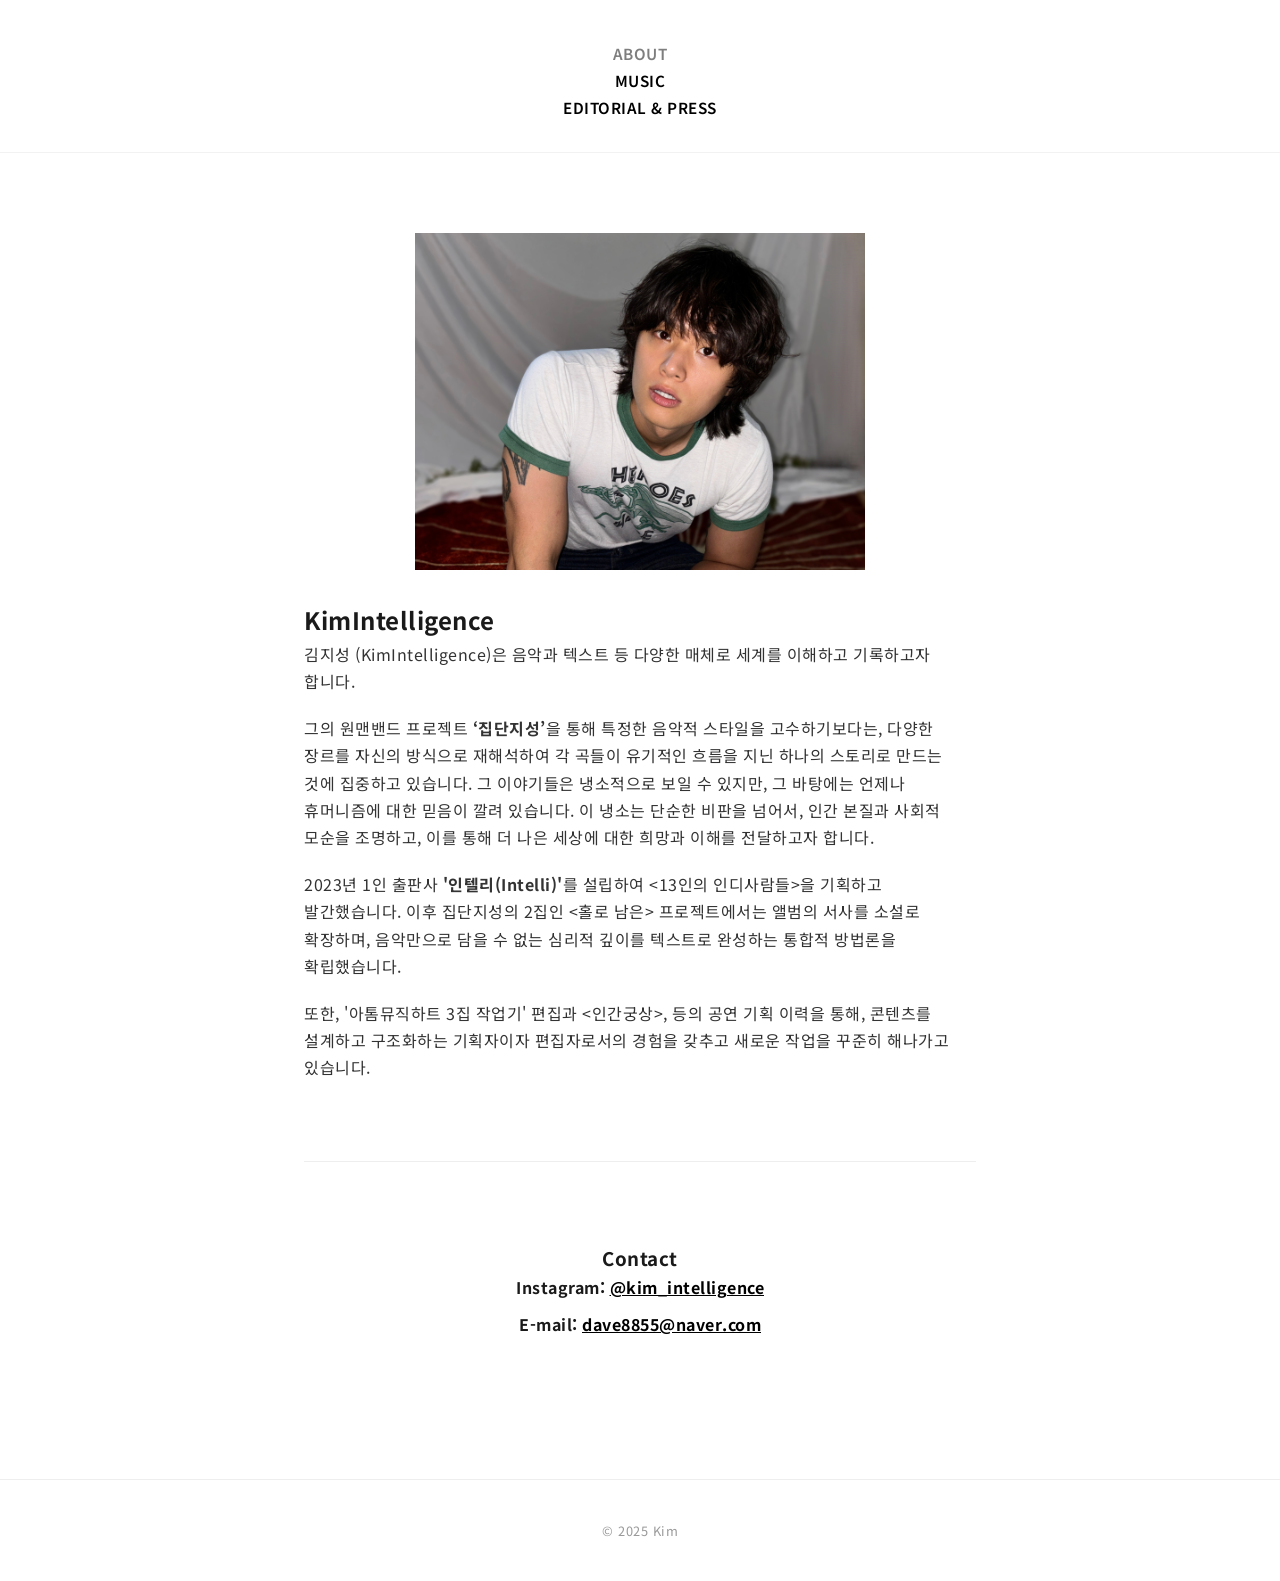
==== index.html @ 49d9f313 "Update index.html" ====
<!DOCTYPE html>
<html lang="ko">
<head>
    <meta charset="UTF-8">
    <meta name="viewport" content="width=device-width, initial-scale=1.0">
    <title>KimIntelligence</title>
    <link rel="stylesheet" href="styles.css">
    <link rel="preconnect" href="https://fonts.googleapis.com">
    <link rel="preconnect" href="https://fonts.gstatic.com" crossorigin>
    <link href="https://fonts.googleapis.com/css2?family=Noto+Sans+KR:wght@300;400;500;700&family=Noto+Serif+KR:wght@400;600&display=swap" rel="stylesheet">
</head>
<body>
    <header>
        <nav>
            <ul class="menu">
                <li><a href="index.html" class="active">ABOUT</a></li>
                <li><a href="music.html">MUSIC</a></li>
                <li><a href="editorial.html">EDITORIAL & PRESS</a></li>
            </ul>
        </nav>
    </header>

    <main class="container">
        <div class="profile-image-section">
            <img src="images/profile_main.jpg" alt="KimIntelligence Profile">
        </div>

        <section class="about-text">
            <h2 class="artist-name">KimIntelligence</h2>
            
            <p>
                김지성 (KimIntelligence)은 음악과 텍스트 등 다양한 매체로 세계를 이해하고 기록하고자 합니다.
            </p>
            <p>
                그의 원맨밴드 프로젝트 <strong>‘집단지성’</strong>을 통해 특정한 음악적 스타일을 고수하기보다는, 다양한 장르를 자신의 방식으로 재해석하여 각 곡들이 유기적인 흐름을 지닌 하나의 스토리로 만드는 것에 집중하고 있습니다. 그 이야기들은 냉소적으로 보일 수 있지만, 그 바탕에는 언제나 휴머니즘에 대한 믿음이 깔려 있습니다. 이 냉소는 단순한 비판을 넘어서, 인간 본질과 사회적 모순을 조명하고, 이를 통해 더 나은 세상에 대한 희망과 이해를 전달하고자 합니다.
            </p>
            <p>
                2023년 1인 출판사 <strong>'인텔리(Intelli)'</strong>를 설립하여 <13인의 인디사람들>을 기획하고 발간했습니다. 이후 집단지성의 2집인 <홀로 남은> 프로젝트에서는 앨범의 서사를 소설로 확장하며, 음악만으로 담을 수 없는 심리적 깊이를 텍스트로 완성하는 통합적 방법론을 확립했습니다.
            </p>
            <p>
                또한, '아톰뮤직하트 3집 작업기' 편집과 <인간궁상>, <Cool as Folk> 등의 공연 기획 이력을 통해, 콘텐츠를 설계하고 구조화하는 기획자이자 편집자로서의 경험을 갖추고 새로운 작업을 꾸준히 해나가고 있습니다.
            </p>
        </section>

        <div class="divider"></div>

        <section class="contact-info">
            <h3>Contact</h3>
            <div class="info-details">
                <p><strong>Instagram:</strong> <a href="https://www.instagram.com/kim_intelligence/" target="_blank">@kim_intelligence</a></p>
                <p><strong>E-mail:</strong> <a href="mailto:dave8855@naver.com">dave8855@naver.com</a></p>
            </div>
        </section>
    </main>

    <footer>
        © 2025 Kim
---- styles.css ----
/* 1. Global Reset & Font */
@import url('https://fonts.googleapis.com/css2?family=Noto+Sans+KR:wght@300;400;500;700&family=Noto+Serif+KR:wght@400;700&display=swap');

* { box-sizing: border-box; margin: 0; padding: 0; }

body {
    font-family: 'Noto Sans KR', sans-serif;
    color: #1a1a1a;
    background-color: #fff;
    line-height: 1.7;
    word-break: keep-all; 
    scroll-behavior: smooth; 
    letter-spacing: 0.5px; 
}

a { text-decoration: none; color: #000; transition: opacity 0.3s; }
a:hover { opacity: 0.6; }
ul { list-style: none; }
img { max-width: 100%; display: block; }

/* 2. Header */
header {
    padding: 40px 5% 30px; 
    background-color: #fff;
    border-bottom: 1px solid rgba(0,0,0,0.05); 
    text-align: center;
}

.logo-area { margin-bottom: 40px; }
.logo-area img { width: 150px; height: auto; object-fit: cover; margin: 0 auto 20px; }

/* 3. Navigation */
nav { margin-top: 0; display: flex; justify-content: center; padding: 0; }
nav a {
    font-family: 'Noto Sans KR', sans-serif; 
    font-size: 0.95rem;
    color: #000 !important;
    padding: 5px 20px; 
    margin: 0 10px; 
    font-weight: 600;
}
nav a:hover, nav a.active { opacity: 0.5; }

/* 4. Layout & Section Titles */
.container { max-width: 800px; margin: 0 auto; padding: 80px 5%; }

.section-title {
    font-family: 'Noto Sans KR', sans-serif; 
    font-size: 2.2rem; 
    margin-bottom: 60px;
    text-align: left; 
    letter-spacing: -0.5px;
    color: #111;
    font-weight: 700;
}
.section-subtitle { 
    text-align: left; margin-top: -40px; margin-bottom: 60px;
    color: #555; font-size: 1rem;
}

/* 5. About Page Specific (간격 수정) */
.profile-image-section { margin-bottom: 30px; text-align: center; }
.profile-image-section img { width: 100%; max-width: 450px; margin: 0 auto; display: block; }

.about-text { max-width: 700px; margin: 0 auto; text-align: left; }

.page-title { 
    font-family: 'Noto Sans KR', sans-serif; 
    font-size: 2.2rem; 
    font-weight: 700;
    /* [수정] 제목과 본문 사이 간격을 40px로 확실하게 벌림 */
    margin-bottom: 40px !important; 
    text-align: left; 
    margin-top: 0;
    line-height: 1.2;
}

.main-narrative { font-size: 1.1rem; font-weight: 600; margin-bottom: 30px; }
.about-text p { margin-bottom: 20px; font-size: 1rem; color: #333; }
.divider { width: 100%; height: 1px; background: #eee; margin: 80px 0; }
.contact-info { text-align: center; }
.info-details p { margin-bottom: 10px; }
.info-details a { font-weight: bold; text-decoration: underline; color: #000; }


/* ★★★ 6. Grid System (카드 텍스트 크기 및 비율 대폭 수정) ★★★ */
.grid { 
    display: grid; 
    grid-template-columns: 1fr 1fr; 
    gap: 40px; 
    justify-items: center;
}

.card { 
    display: flex; 
    flex-direction: column; 
    width: 100%; 
    max-width: 280px; 
    background: #fff;
    cursor: pointer; 
    transition: transform 0.3s; 
    border: 1px solid #ddd; 
    border-radius: 8px; 
    overflow: hidden;
    height: auto; 
}
.card:hover { transform: translateY(-5px); box-shadow: 0 5px 15px rgba(0,0,0,0.1); border-color: #bbb; }

.card-image {
    width: 100%; 
    height: 200px; 
    margin-bottom: 0; 
    border-bottom: 1px solid #eee; 
}
.card-image img { width: 100%; height: 100%; object-fit: cover; border: none; }

/* [수정] 텍스트 영역 패딩을 줄여서 컴팩트하게 */
.card-text { 
    width: 100%; 
    padding: 20px 15px; 
    text-align: left; 
}

/* [수정] 제목: 크기 축소 (0.95rem), 굵게 */
.card-text h3 { 
    margin: 0 0 6px; 
    font-size: 0.7rem; 
    font-weight: 700; 
    color: #111;
    line-height: 1.3;
}

/* [수정] 부제목: 크기 대폭 축소 (0.75rem), 회색 처리로 대비 강조 */
.card-text p { 
    color: #888; 
    margin: 0; 
    font-size: 0.5rem; 
    font-weight: 400;
}

/* 7. Modal (Popup) */
.modal {
    display: none !important; 
    position: fixed;
    z-index: 2000;
    left: 0;
    top: 0;
    width: 100%;
    height: 100%;
    overflow: auto;
    background-color: rgba(255, 255, 255, 0.98); 
    backdrop-filter: blur(5px);
}

.modal[style*="display: block"] { display: block !important; }

.modal-content {
    background-color: #fff;
    margin: 5% auto; 
    padding: 80px 50px; /* [수정] 내부 여백을 더 넓게 */
    border: 1px solid #888;
    max-width: 800px;
    width: 90%;
    position: relative;
    border-radius: 8px;
    box-shadow: 0 10px 40px rgba(0,0,0,0.3);
}

.close {
    color: #333;
    float: right;
    font-size: 35px;
    font-weight: bold;
    position: absolute;
    top: 25px;
    right: 30px;
    cursor: pointer;
}
.close:hover { color: #000; }

.modal-img {
    width: 100%;
    max-width: 400px; /* 이미지 크기 살짝 키움 */
    height: auto;
    margin: 0 auto 50px; /* [수정] 이미지와 텍스트 사이 간격 넓힘 */
    display: block;
    object-fit: contain;
    box-shadow: 5px 5px 20px rgba(0,0,0,0.1);
}

.modal-text h2 {
    font-size: 2rem;
    margin-bottom: 40px; /* [수정] 제목과 본문 사이 간격 넓힘 */
    font-family: 'Noto Serif KR', serif;
    text-align: center;
    font-weight: 700;
}

/* [수정] 본문 텍스트 간격 시원하게 조정 */
.modal-text p { 
    margin-bottom: 25px; /* 문단 간격 넓힘 */
    font-size: 1.05rem; 
    line-height: 1.9; /* 줄 간격 넓힘 */
    color: #333;
}

/* [수정] [소개], [줄거리] 같은 소제목 강조 및 간격 */
.modal-text strong {
    display: block; /* 줄바꿈 강제 */
    margin-top: 40px; /* 위쪽 여백 대폭 추가 (섹션 구분) */
    margin-bottom: 15px; /* 아래쪽 여백 추가 */
    font-size: 1.2rem;
    color: #000;
}

.credit-box {
    background-color: #f9f9f9;
    padding: 30px;
    border-left: 4px solid #000;
    margin: 50px 0; /* 위아래 여백 넓힘 */
    font-size: 0.95rem;
    line-height: 1.8;
}
.credit-box p { margin: 5px 0; }

/* [수정] 버튼 스타일 (더 크고, 더 멀리) */
.btn {
    display: block;
    width: 100%;
    padding: 20px; /* 버튼 뚱뚱하게 */
    background: #111;
    color: #fff !important;
    text-align: center;
    margin-top: 60px; /* [수정] 본문과 버튼 사이 간격 대폭 넓힘 */
    font-weight: 700;
    font-size: 1.1rem; /* [수정] 글자 크기 키움 */
    border-radius: 8px;
    letter-spacing: 1px;
    transition: background 0.3s;
}
.btn:hover { background: #333; opacity: 1; text-decoration: none; }

/* Contact Box */
.contact-box {
    margin-top: 80px; /* 여백 넓힘 */
    padding-top: 40px;
    border-top: 1px solid #eee;
    text-align: center;
}
.contact-box h3 { font-family: 'Noto Serif KR', serif; font-size: 1.3rem; margin-bottom: 20px; }
.contact-links a { margin: 0 12px; font-weight: 600; text-decoration: underline; color: #000; font-size: 1rem; }


/* 8. Footer */
footer { text-align: center; padding: 40px 20px; font-size: 0.8rem; color: #999; border-top: 1px solid #eee; margin-top: 50px; }

/* 9. Mobile Responsive */
@media (max-width: 768px) {
    header { padding: 20px 5% 10px; } 
    .logo-area img { width: 100px; }
    nav a { padding: 5px 8px; font-size: 0.8rem; margin: 0 2px; }
    .container { padding: 40px 5%; }
    
    /* About: 이름과 본문 사이 간격 모바일에서도 유지 */
    .page-title { margin-bottom: 40px !important; }

    .grid { 
        grid-template-columns: 1fr 1fr; /* 2열 유지 */
        gap: 15px; 
    }
    
    .card { max-width: 100%; height: auto; }
    .card-image { height: 150px; }
    
    /* 모바일에서도 텍스트 비율 유지 */
    .card-text { padding: 15px 10px; }
    .card-text h3 { font-size: 0.85rem; } /* 제목 더 작게 */
    .card-text p { font-size: 0.65rem; } /* 부제목 아주 작게 */
    
    .modal-content { margin: 10% auto; padding: 30px 20px; width: 90%; max-height: 85vh; overflow-y: auto; }
}
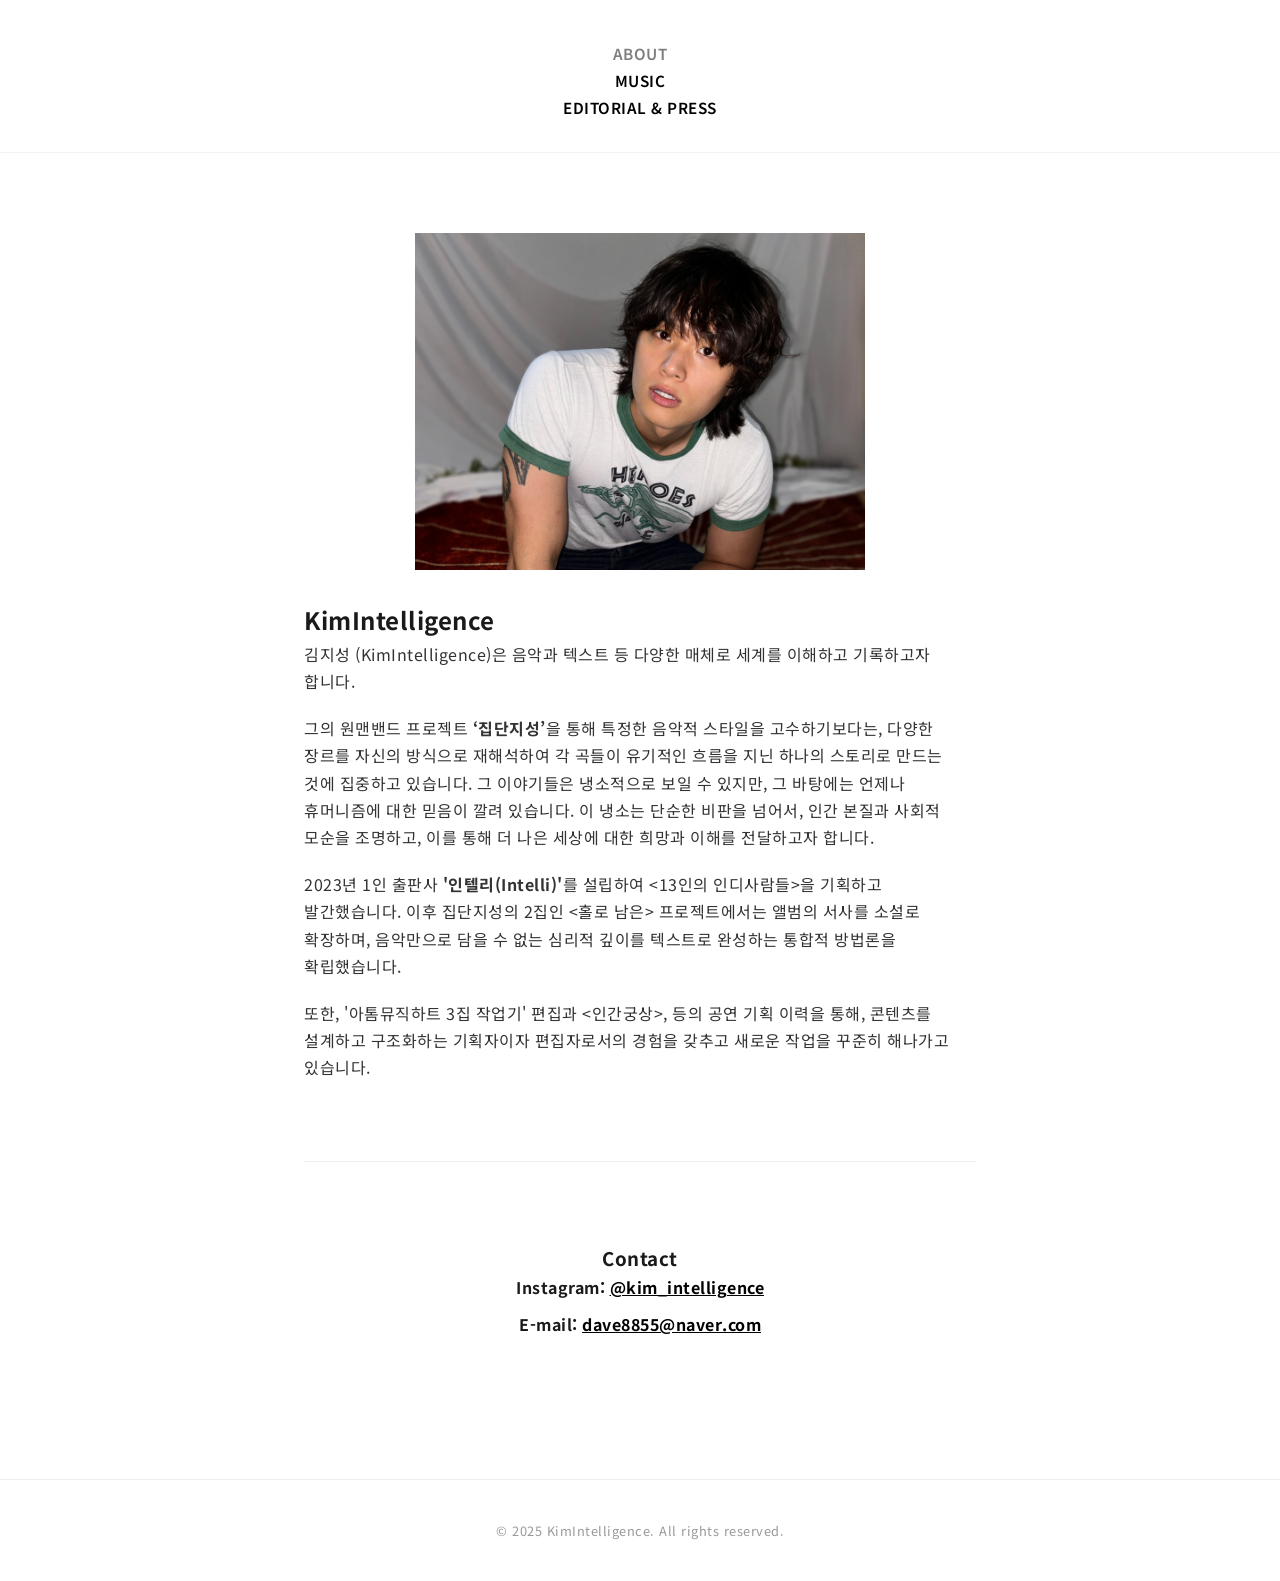
==== commit 5cba258a: "Update index.html" ====
--- a/index.html
+++ b/index.html
@@ -54,4 +54,7 @@
     </main>
 
     <footer>
-        © 2025 Kim
+        © 2025 KimIntelligence. All rights reserved.
+    </footer>
+</body>
+</html>
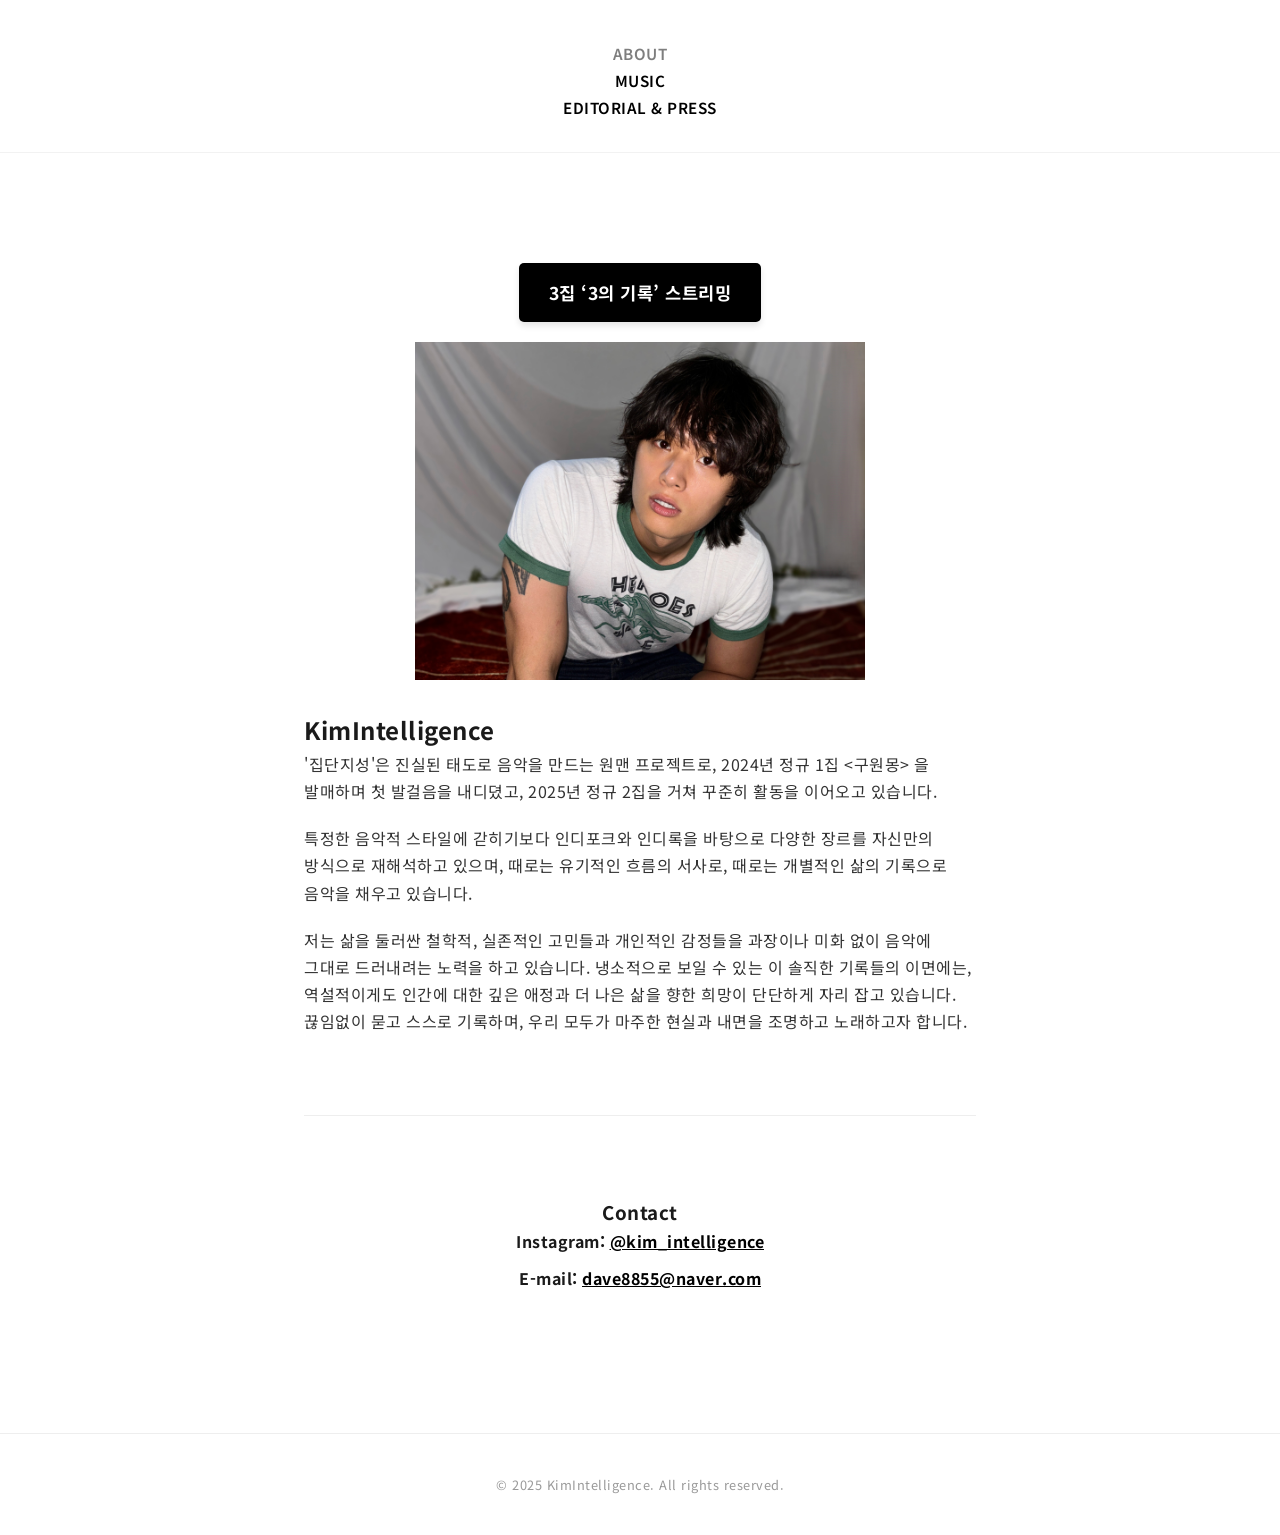
==== commit ca03c60e: "Update index.html" ====
--- a/index.html
+++ b/index.html
@@ -8,6 +8,29 @@
     <link rel="preconnect" href="https://fonts.googleapis.com">
     <link rel="preconnect" href="https://fonts.gstatic.com" crossorigin>
     <link href="https://fonts.googleapis.com/css2?family=Noto+Sans+KR:wght@300;400;500;700&family=Noto+Serif+KR:wght@400;600&display=swap" rel="stylesheet">
+    <style>
+        /* 추가된 스트리밍 버튼 스타일 (필요에 따라 styles.css로 이동시켜 사용하세요) */
+        .btn-container {
+            text-align: center;
+            margin: 30px 0 20px 0;
+        }
+        .btn-streaming {
+            display: inline-block;
+            background-color: #000; /* 눈에 띄는 배경색 */
+            color: #fff; /* 글자색 */
+            text-decoration: none;
+            padding: 15px 30px;
+            font-size: 1.1rem;
+            font-weight: 700;
+            border-radius: 5px;
+            box-shadow: 0 4px 6px rgba(0, 0, 0, 0.1);
+            transition: background-color 0.3s ease, transform 0.2s ease;
+        }
+        .btn-streaming:hover {
+            background-color: #333;
+            transform: translateY(-2px);
+        }
+    </style>
 </head>
 <body>
     <header>
@@ -21,6 +44,11 @@
     </header>
 
     <main class="container">
+        <!-- 사운드클라우드 링크가 적용된 스트리밍 버튼 영역 -->
+        <div class="btn-container">
+            <a href="https://soundcloud.com/dave-kim-21/sets/3-ep/s-sbSyL7SqicG?si=76375378ca5a4e10ba2a2ae5966b0864&utm_source=clipboard&utm_medium=text&utm_campaign=social_sharing" class="btn-streaming" target="_blank">3집 ‘3의 기록’ 스트리밍</a>
+        </div>
+
         <div class="profile-image-section">
             <img src="images/profile_main.jpg" alt="KimIntelligence Profile">
         </div>
@@ -29,16 +57,13 @@
             <h2 class="artist-name">KimIntelligence</h2>
             
             <p>
-                김지성 (KimIntelligence)은 음악과 텍스트 등 다양한 매체로 세계를 이해하고 기록하고자 합니다.
+                '집단지성'은 진실된 태도로 음악을 만드는 원맨 프로젝트로, 2024년 정규 1집 &lt;구원몽&gt; 을 발매하며 첫 발걸음을 내디뎠고, 2025년 정규 2집을 거쳐 꾸준히 활동을 이어오고 있습니다.
             </p>
             <p>
-                그의 원맨밴드 프로젝트 <strong>‘집단지성’</strong>을 통해 특정한 음악적 스타일을 고수하기보다는, 다양한 장르를 자신의 방식으로 재해석하여 각 곡들이 유기적인 흐름을 지닌 하나의 스토리로 만드는 것에 집중하고 있습니다. 그 이야기들은 냉소적으로 보일 수 있지만, 그 바탕에는 언제나 휴머니즘에 대한 믿음이 깔려 있습니다. 이 냉소는 단순한 비판을 넘어서, 인간 본질과 사회적 모순을 조명하고, 이를 통해 더 나은 세상에 대한 희망과 이해를 전달하고자 합니다.
+                특정한 음악적 스타일에 갇히기보다 인디포크와 인디록을 바탕으로 다양한 장르를 자신만의 방식으로 재해석하고 있으며, 때로는 유기적인 흐름의 서사로, 때로는 개별적인 삶의 기록으로 음악을 채우고 있습니다.
             </p>
             <p>
-                2023년 1인 출판사 <strong>'인텔리(Intelli)'</strong>를 설립하여 <13인의 인디사람들>을 기획하고 발간했습니다. 이후 집단지성의 2집인 <홀로 남은> 프로젝트에서는 앨범의 서사를 소설로 확장하며, 음악만으로 담을 수 없는 심리적 깊이를 텍스트로 완성하는 통합적 방법론을 확립했습니다.
-            </p>
-            <p>
-                또한, '아톰뮤직하트 3집 작업기' 편집과 <인간궁상>, <Cool as Folk> 등의 공연 기획 이력을 통해, 콘텐츠를 설계하고 구조화하는 기획자이자 편집자로서의 경험을 갖추고 새로운 작업을 꾸준히 해나가고 있습니다.
+                저는 삶을 둘러싼 철학적, 실존적인 고민들과 개인적인 감정들을 과장이나 미화 없이 음악에 그대로 드러내려는 노력을 하고 있습니다. 냉소적으로 보일 수 있는 이 솔직한 기록들의 이면에는, 역설적이게도 인간에 대한 깊은 애정과 더 나은 삶을 향한 희망이 단단하게 자리 잡고 있습니다. 끊임없이 묻고 스스로 기록하며, 우리 모두가 마주한 현실과 내면을 조명하고 노래하고자 합니다.
             </p>
         </section>
 
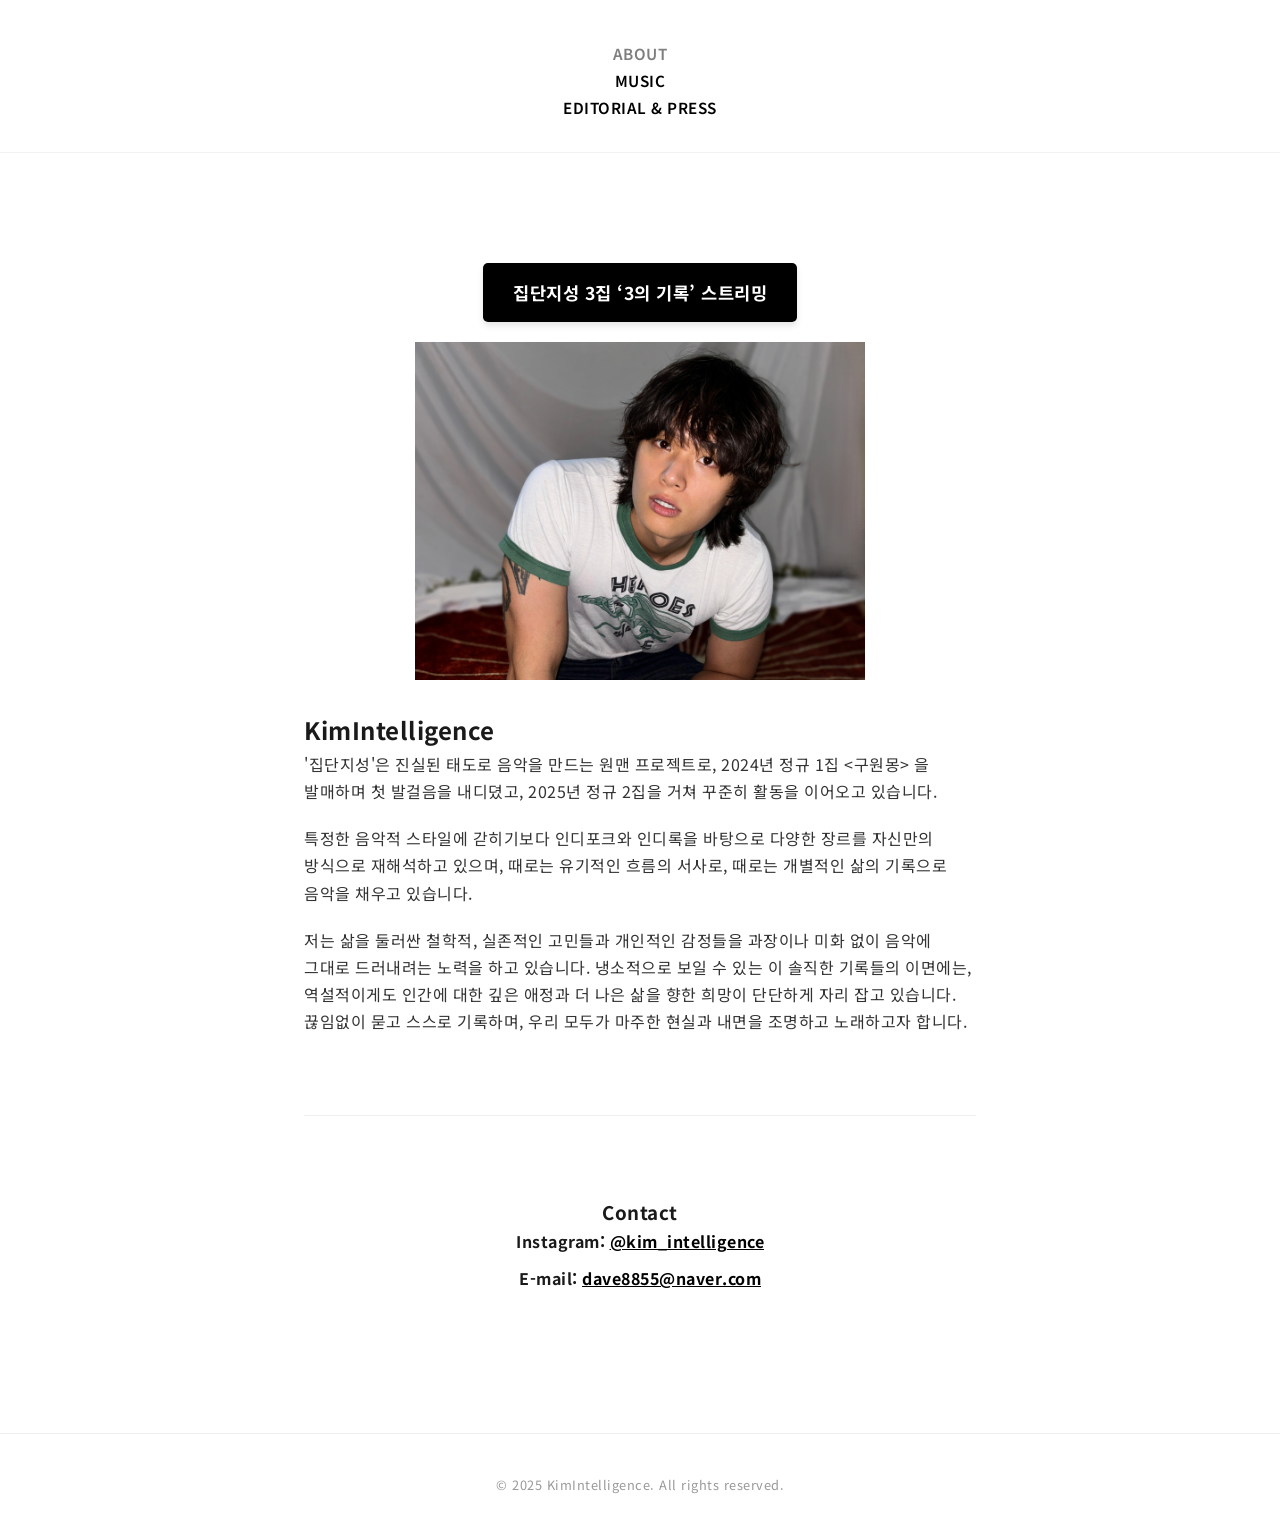
==== commit 321a7eb5: "Update index.html" ====
--- a/index.html
+++ b/index.html
@@ -46,7 +46,7 @@
     <main class="container">
         <!-- 사운드클라우드 링크가 적용된 스트리밍 버튼 영역 -->
         <div class="btn-container">
-            <a href="https://soundcloud.com/dave-kim-21/sets/3-ep/s-sbSyL7SqicG?si=76375378ca5a4e10ba2a2ae5966b0864&utm_source=clipboard&utm_medium=text&utm_campaign=social_sharing" class="btn-streaming" target="_blank">3집 ‘3의 기록’ 스트리밍</a>
+            <a href="https://soundcloud.com/dave-kim-21/sets/3-ep/s-sbSyL7SqicG?si=76375378ca5a4e10ba2a2ae5966b0864&utm_source=clipboard&utm_medium=text&utm_campaign=social_sharing" class="btn-streaming" target="_blank"> 집단지성 3집 ‘3의 기록’ 스트리밍</a>
         </div>
 
         <div class="profile-image-section">
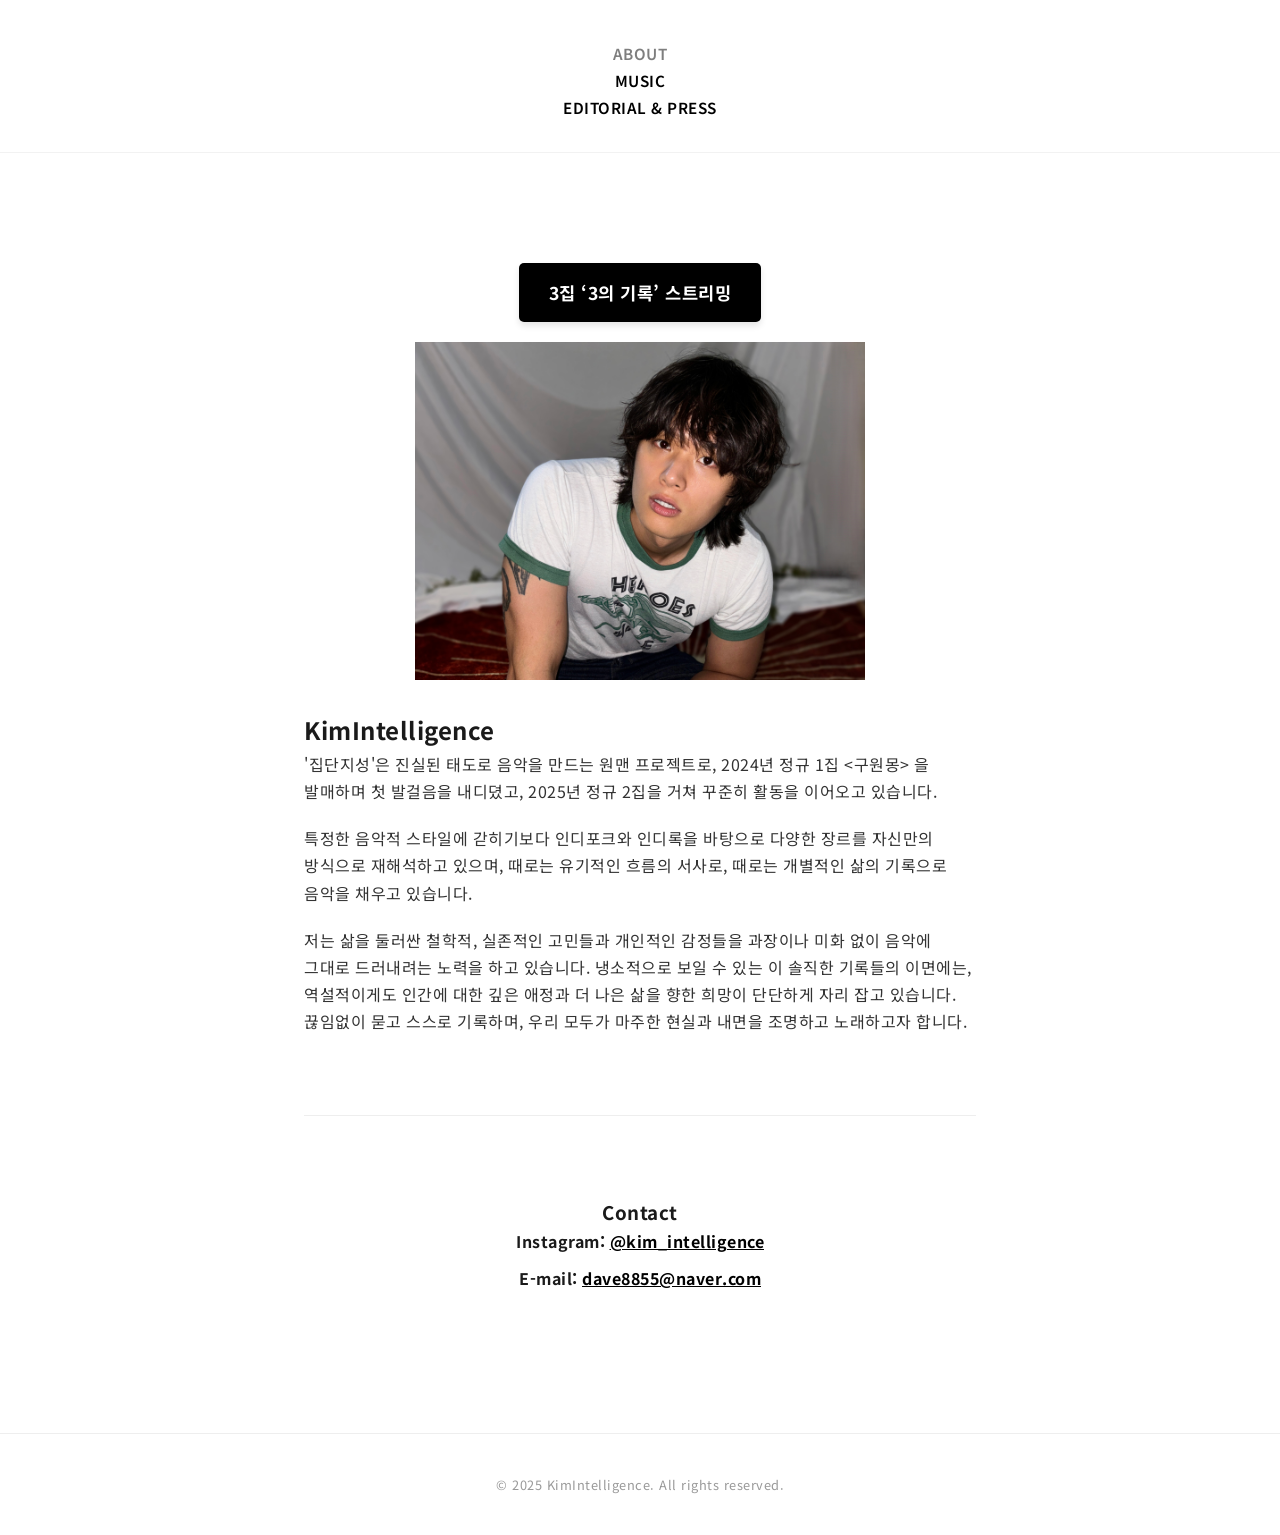
==== commit 10d07628: "Update index.html" ====
--- a/index.html
+++ b/index.html
@@ -46,7 +46,7 @@
     <main class="container">
         <!-- 사운드클라우드 링크가 적용된 스트리밍 버튼 영역 -->
         <div class="btn-container">
-            <a href="https://soundcloud.com/dave-kim-21/sets/3-ep/s-sbSyL7SqicG?si=76375378ca5a4e10ba2a2ae5966b0864&utm_source=clipboard&utm_medium=text&utm_campaign=social_sharing" class="btn-streaming" target="_blank"> 집단지성 3집 ‘3의 기록’ 스트리밍</a>
+            <a href="https://soundcloud.com/dave-kim-21/sets/3a1/s-m6MFqSd2ady?si=92f7ba7623b64a1ebbf5f7709f119ac3&utm_source=clipboard&utm_medium=text&utm_campaign=social_sharing" class="btn-streaming" target="_blank">3집 ‘3의 기록’ 스트리밍</a>
         </div>
 
         <div class="profile-image-section">
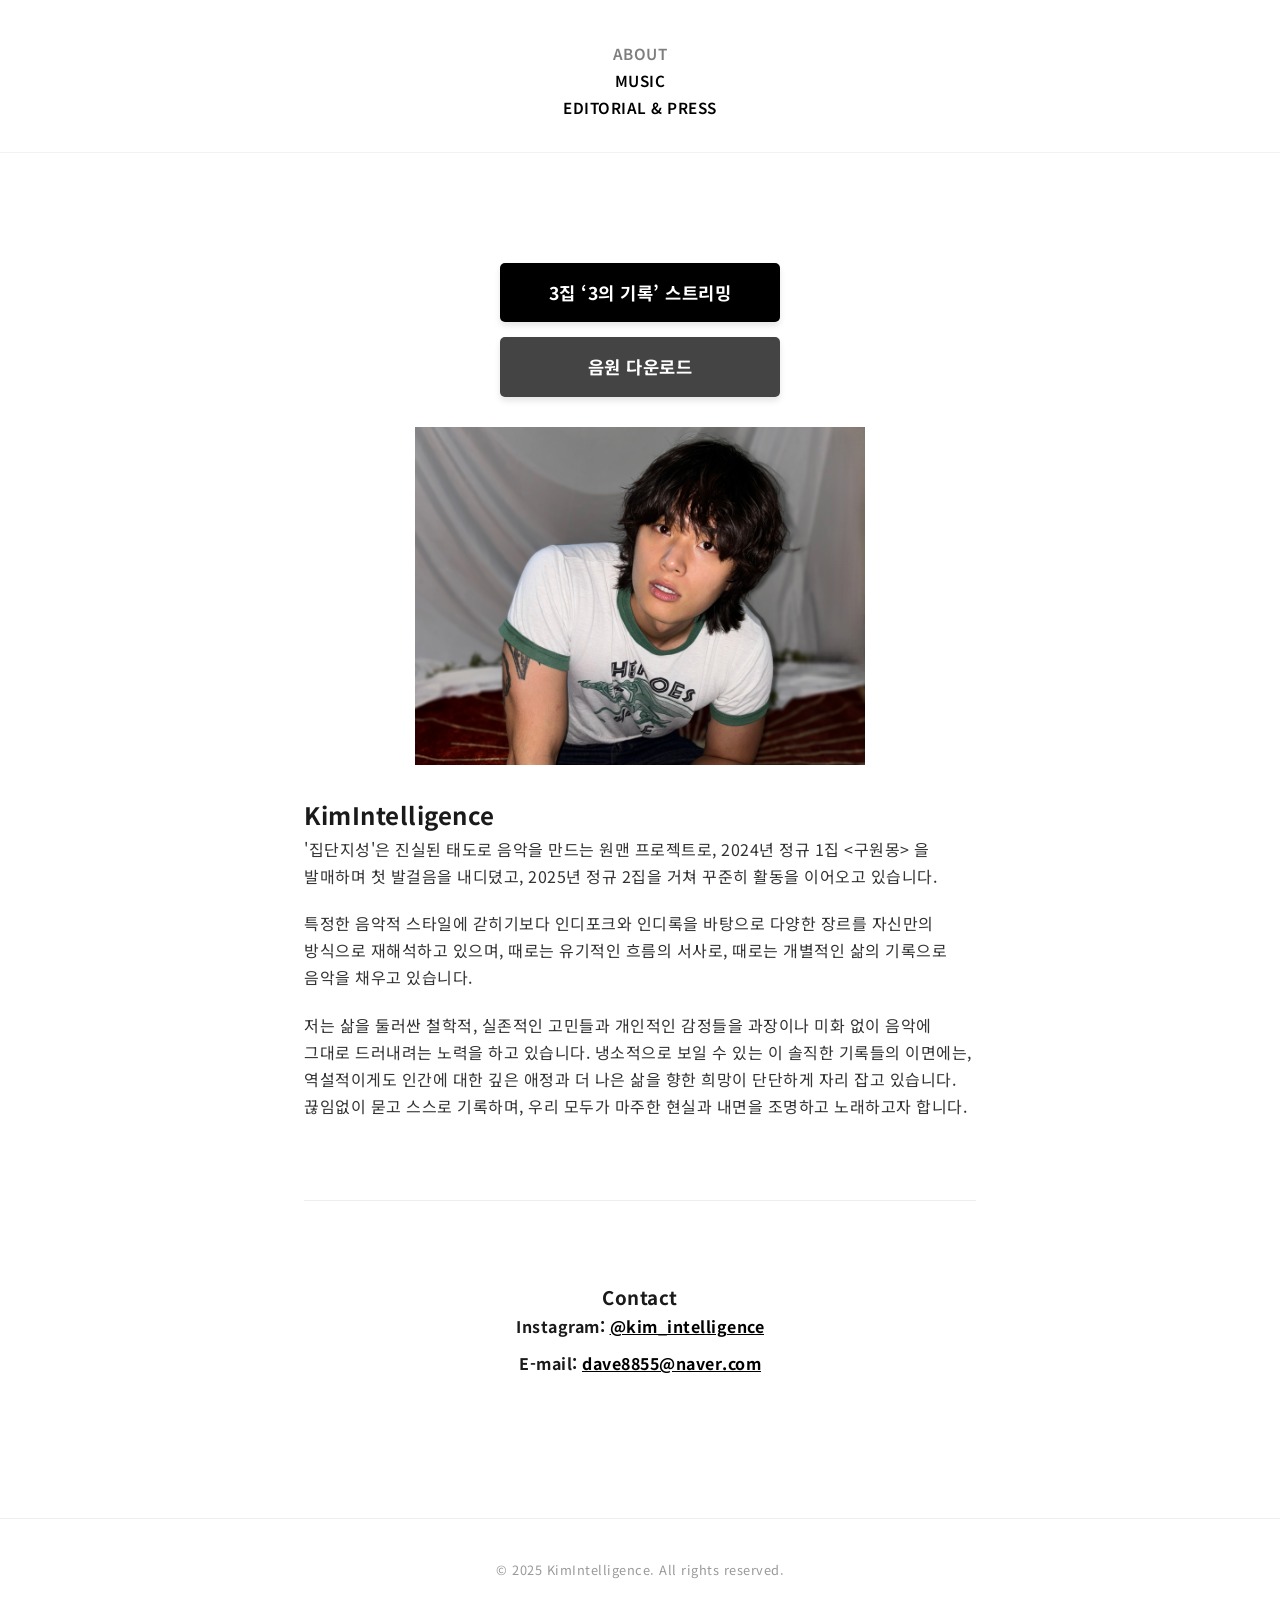
==== commit 6e49ecd1: "Update index.html" ====
--- a/index.html
+++ b/index.html
@@ -9,15 +9,18 @@
     <link rel="preconnect" href="https://fonts.gstatic.com" crossorigin>
     <link href="https://fonts.googleapis.com/css2?family=Noto+Sans+KR:wght@300;400;500;700&family=Noto+Serif+KR:wght@400;600&display=swap" rel="stylesheet">
     <style>
-        /* 추가된 스트리밍 버튼 스타일 (필요에 따라 styles.css로 이동시켜 사용하세요) */
+        /* 추가 및 수정된 버튼 스타일 */
         .btn-container {
-            text-align: center;
-            margin: 30px 0 20px 0;
+            display: flex;
+            flex-direction: column; /* 버튼을 세로로 배치 */
+            align-items: center;
+            gap: 15px; /* 버튼 사이의 간격 */
+            margin: 30px 0 30px 0;
         }
-        .btn-streaming {
+        .btn-action {
             display: inline-block;
-            background-color: #000; /* 눈에 띄는 배경색 */
-            color: #fff; /* 글자색 */
+            background-color: #000;
+            color: #fff;
             text-decoration: none;
             padding: 15px 30px;
             font-size: 1.1rem;
@@ -25,10 +28,19 @@
             border-radius: 5px;
             box-shadow: 0 4px 6px rgba(0, 0, 0, 0.1);
             transition: background-color 0.3s ease, transform 0.2s ease;
+            min-width: 280px; /* 두 버튼의 길이를 비슷하게 맞춤 */
+            text-align: center;
         }
-        .btn-streaming:hover {
+        .btn-action:hover {
             background-color: #333;
             transform: translateY(-2px);
+        }
+        /* 다운로드 버튼 색상을 살짝 다르게 하여 구분 (원하지 않으시면 이 부분 삭제 가능) */
+        .btn-download {
+            background-color: #444; 
+        }
+        .btn-download:hover {
+            background-color: #666;
         }
     </style>
 </head>
@@ -44,9 +56,10 @@
     </header>
 
     <main class="container">
-        <!-- 사운드클라우드 링크가 적용된 스트리밍 버튼 영역 -->
+        <!-- 스트리밍 및 다운로드 버튼 영역 -->
         <div class="btn-container">
-            <a href="https://soundcloud.com/dave-kim-21/sets/3a1/s-m6MFqSd2ady?si=92f7ba7623b64a1ebbf5f7709f119ac3&utm_source=clipboard&utm_medium=text&utm_campaign=social_sharing" class="btn-streaming" target="_blank">3집 ‘3의 기록’ 스트리밍</a>
+            <a href="https://soundcloud.com/dave-kim-21/sets/3a1/s-m6MFqSd2ady?si=92f7ba7623b64a1ebbf5f7709f119ac3&utm_source=clipboard&utm_medium=text&utm_campaign=social_sharing" class="btn-action" target="_blank">3집 ‘3의 기록’ 스트리밍</a>
+            <a href="https://drive.google.com/file/d/131woaUMyjYCYb4uLaO1ppku5LZiv-Vp-/view?usp=drive_link" class="btn-action btn-download" target="_blank">음원 다운로드</a>
         </div>
 
         <div class="profile-image-section">
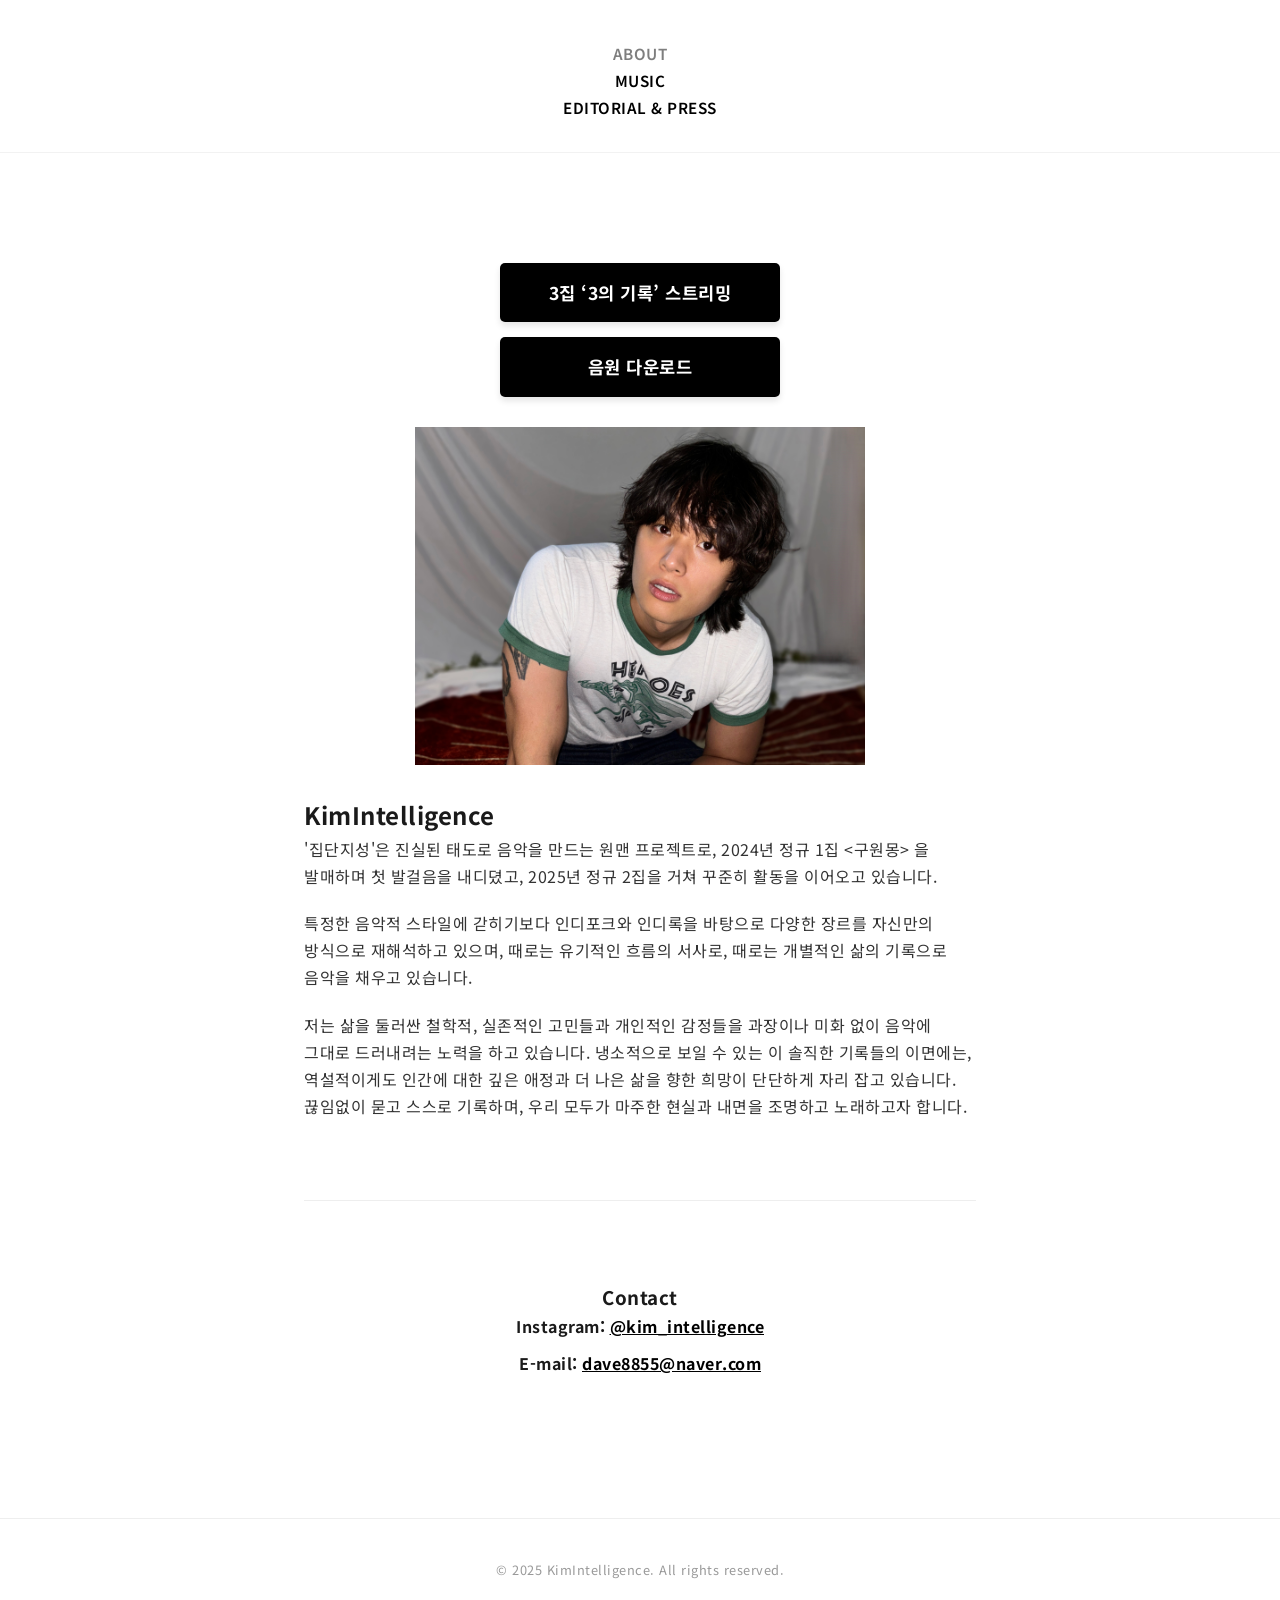
==== commit 07099874: "Update index.html" ====
--- a/index.html
+++ b/index.html
@@ -35,13 +35,7 @@
             background-color: #333;
             transform: translateY(-2px);
         }
-        /* 다운로드 버튼 색상을 살짝 다르게 하여 구분 (원하지 않으시면 이 부분 삭제 가능) */
-        .btn-download {
-            background-color: #444; 
-        }
-        .btn-download:hover {
-            background-color: #666;
-        }
+       
     </style>
 </head>
 <body>
@@ -58,8 +52,8 @@
     <main class="container">
         <!-- 스트리밍 및 다운로드 버튼 영역 -->
         <div class="btn-container">
-            <a href="https://soundcloud.com/dave-kim-21/sets/3a1/s-m6MFqSd2ady?si=92f7ba7623b64a1ebbf5f7709f119ac3&utm_source=clipboard&utm_medium=text&utm_campaign=social_sharing" class="btn-action" target="_blank">3집 ‘3의 기록’ 스트리밍</a>
-            <a href="https://drive.google.com/file/d/131woaUMyjYCYb4uLaO1ppku5LZiv-Vp-/view?usp=drive_link" class="btn-action btn-download" target="_blank">음원 다운로드</a>
+            <a href="https://linktr.ee/collectiveintell" class="btn-action" target="_blank">3집 ‘3의 기록’ 스트리밍</a>
+            <a href="https://drive.google.com/drive/folders/175EAF3_GTVC1WMRu3a5KGdbGQFwbGaQw?usp=sharing" class="btn-action btn-download" target="_blank">음원 다운로드</a>
         </div>
 
         <div class="profile-image-section">
